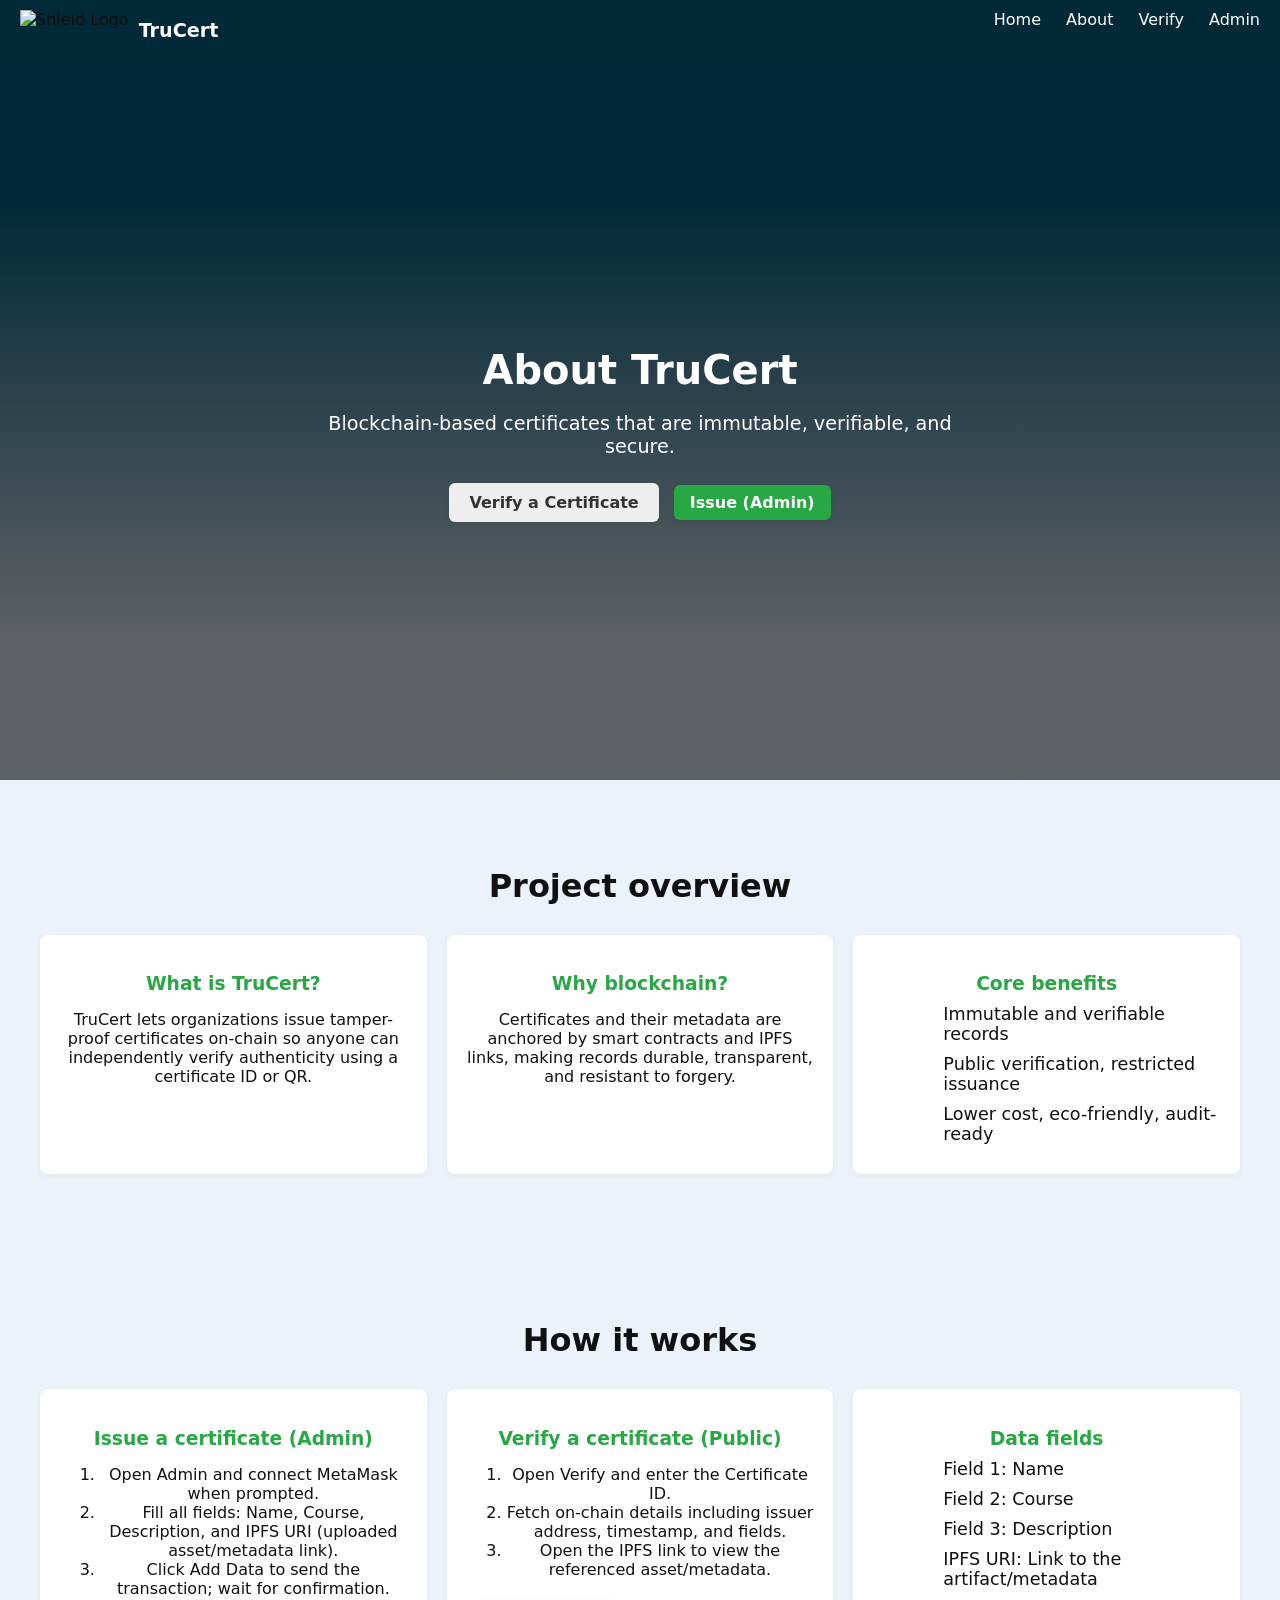
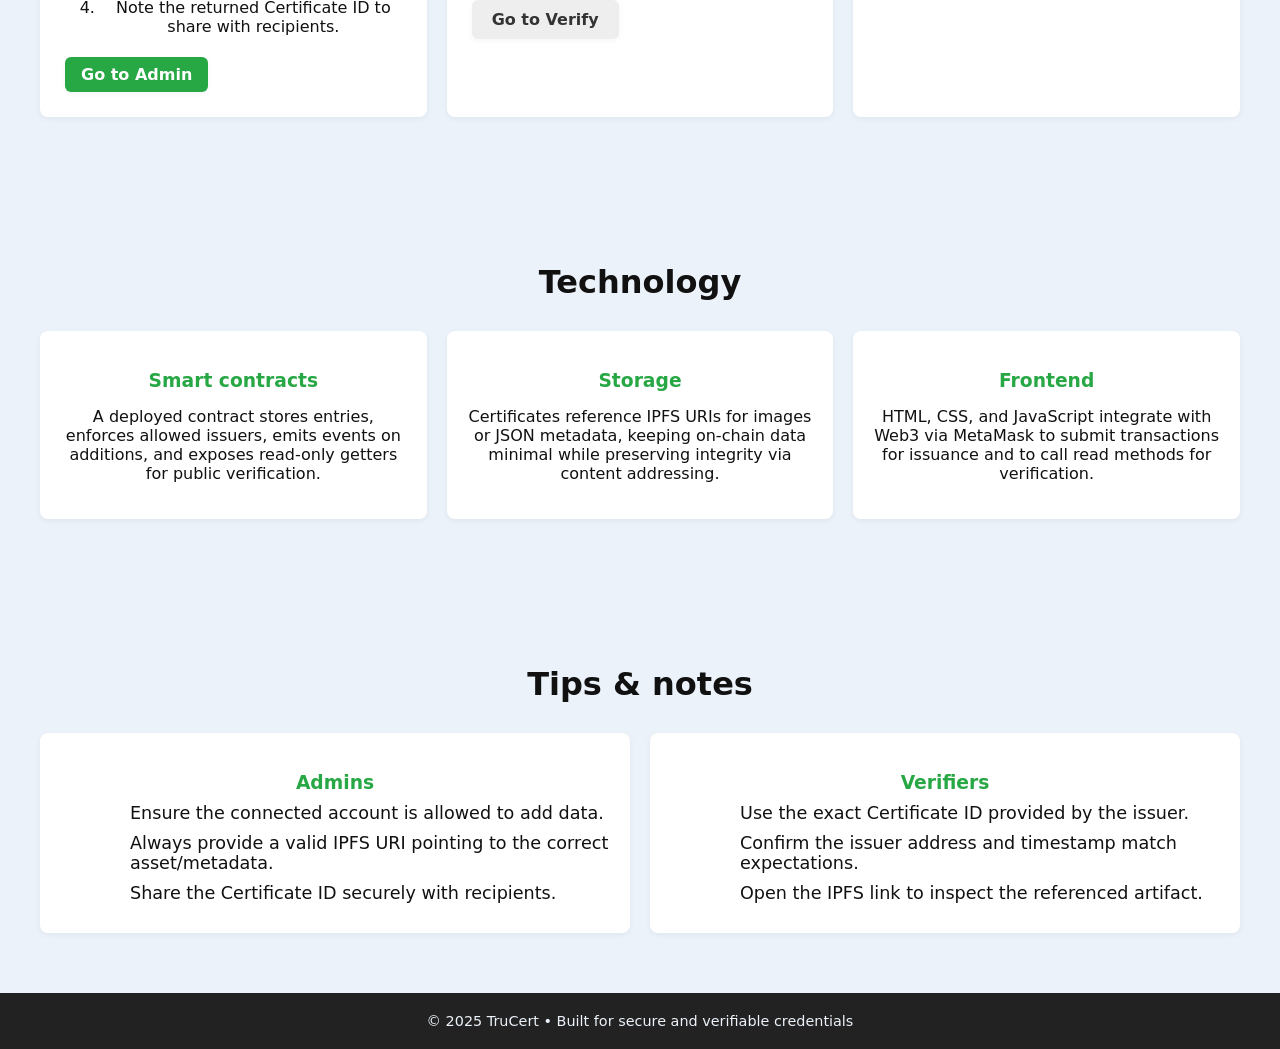
==== about.html @ 3a4c8240 "Add files via upload" ====
<!DOCTYPE html>
<html lang="en">
<head>
  <meta charset="UTF-8" />
  <meta name="viewport" content="width=device-width, initial-scale=1" />
  <title>About • TruCert</title>
  <link rel="stylesheet" href="style.css" />
</head>
<body>

  <header class="navbar">
    <div class="nav-container">
      <div class="nav-left">
        <img src="img/Adobe Express - file.png" alt="Shield Logo" class="nav-logo">
        <span class="nav-title">TruCert</span>
      </div>
      <div class="nav-right">
        <a href="index.html" class="nav-link">Home</a>
        <a href="about.html" class="nav-link">About</a>
        <a href="certification.html" class="nav-link">Verify</a>
        <a href="admin.html" class="nav-link">Admin</a>
      </div>
    </div>
  </header>

  <section class="hero">
    <div class="overlay">
      <div class="hero-content">
        <h1>About TruCert</h1>
        <p>Blockchain-based certificates that are immutable, verifiable, and secure.</p>
        <div>
          <a href="certification.html" class="btn">Verify a Certificate</a>
          <a href="admin.html" class="btn primary">Issue (Admin)</a>
        </div>
      </div>
    </div>
  </section>

  <section class="section">
    <h2>Project overview</h2>
    <div class="grid">
      <div class="card">
        <h3>What is TruCert?</h3>
        <p>TruCert lets organizations issue tamper-proof certificates on-chain so anyone can independently verify authenticity using a certificate ID or QR. </p>
      </div>
      <div class="card">
        <h3>Why blockchain?</h3>
        <p>Certificates and their metadata are anchored by smart contracts and IPFS links, making records durable, transparent, and resistant to forgery. </p>
      </div>
      <div class="card">
        <h3>Core benefits</h3>
        <ul class="benefits">
          <li>Immutable and verifiable records</li>
          <li>Public verification, restricted issuance</li>
          <li>Lower cost, eco-friendly, audit-ready</li>
        </ul>
      </div>
    </div>
  </section>

  <section class="section alt">
    <h2>How it works</h2>
    <div class="grid">
      <div class="card">
        <h3>Issue a certificate (Admin)</h3>
        <ol>
          <li>Open Admin and connect MetaMask when prompted.</li>
          <li>Fill all fields: Name, Course, Description, and IPFS URI (uploaded asset/metadata link).</li>
          <li>Click Add Data to send the transaction; wait for confirmation.</li>
          <li>Note the returned Certificate ID to share with recipients.</li>
        </ol>
        <div class="row">
          <a class="btn primary" href="admin.html">Go to Admin</a>
        </div>
      </div>

      <div class="card">
        <h3>Verify a certificate (Public)</h3>
        <ol>
          <li>Open Verify and enter the Certificate ID.</li>
          <li>Fetch on-chain details including issuer address, timestamp, and fields.</li>
          <li>Open the IPFS link to view the referenced asset/metadata.</li>
        </ol>
        <div class="row">
          <a class="btn" href="certification.html">Go to Verify</a>
        </div>
      </div>

      <div class="card">
        <h3>Data fields</h3>
        <ul class="benefits">
          <li>Field 1: Name</li>
          <li>Field 2: Course</li>
          <li>Field 3: Description</li>
          <li>IPFS URI: Link to the artifact/metadata</li>
        </ul>
      </div>
    </div>
  </section>

  <section class="section">
    <h2>Technology</h2>
    <div class="grid">
      <div class="card">
        <h3>Smart contracts</h3>
        <p>A deployed contract stores entries, enforces allowed issuers, emits events on additions, and exposes read-only getters for public verification.</p>
      </div>
      <div class="card">
        <h3>Storage</h3>
        <p>Certificates reference IPFS URIs for images or JSON metadata, keeping on-chain data minimal while preserving integrity via content addressing. </p>
      </div>
      <div class="card">
        <h3>Frontend</h3>
        <p>HTML, CSS, and JavaScript integrate with Web3 via MetaMask to submit transactions for issuance and to call read methods for verification. </p>
      </div>
    </div>
  </section>

  <section class="section alt">
    <h2>Tips & notes</h2>
    <div class="grid">
      <div class="card">
        <h3>Admins</h3>
        <ul class="benefits">
          <li>Ensure the connected account is allowed to add data.</li>
          <li>Always provide a valid IPFS URI pointing to the correct asset/metadata.</li>
          <li>Share the Certificate ID securely with recipients.</li>
        </ul>
      </div>
      <div class="card">
        <h3>Verifiers</h3>
        <ul class="benefits">
          <li>Use the exact Certificate ID provided by the issuer.</li>
          <li>Confirm the issuer address and timestamp match expectations.</li>
          <li>Open the IPFS link to inspect the referenced artifact.</li>
        </ul>
      </div>
    </div>
  </section>

  <footer class="footer">
    © 2025 TruCert • Built for secure and verifiable credentials
  </footer>

</body>
</html>
---- style.css ----
:root{
  --primary:#f6851b;
  --dark:#111;
  --muted:#6b7280;
  --card:#fff;
  --bg:#f3f4f6;
  --shadow: 0 6px 20px rgba(17,24,39,0.06);
  --radius:12px;
}
*{box-sizing:border-box}
body{
  margin:0;
  font-family:Inter,ui-sans-serif,system-ui,Segoe UI,Roboto,Arial;
  background:var(--bg);
  color:var(--dark);
  -webkit-font-smoothing:antialiased;
  background-color: #EBF2FA;
}
.topbar{
  display:flex;
  justify-content:space-between;
  align-items:center;
  padding:18px 24px;
  background:rgb(2, 41, 56);
  color: #EBF2FA;
  
}



.brand{display:flex;gap:12px;align-items:center}
.brand img{width:44px;height:44px}
.brand h1{margin:0;font-size:18px}
.brand small{color:var(--muted)}
.status div{font-size:13px;color:var(--muted)}
.container{max-width:980px;margin:28px auto;padding:0 18px;display:grid;grid-template-columns:repeat(auto-fit,minmax(300px,1fr));gap:18px}
.card{background:var(--card);padding:18px;border-radius:var(--radius);box-shadow:var(--shadow)}
.card h2{margin-top:0}
label{display:block;margin:8px 0;font-size:14px}
input[type="text"],input[type="number"]{
  width:100%;padding:10px;border-radius:8px;border:1px solid #e6e9ed;font-size:14px
}
.btn{
  padding:9px 14px;border-radius:10px;border:none;background:#fff;color:var(--dark);cursor:pointer;
  box-shadow: 0 2px 6px rgba(16,24,40,0.04);font-weight:600
}
.btn.primary{background:var(--primary);color:#fff}
.btn.ghost{background:transparent;border:1px solid #e6e9ed}
.row{display:flex;gap:8px;align-items:center;margin-top:10px}
.muted{color:var(--muted);font-size:13px}


.result{background:#0f172a;color:#fff;padding:12px;border-radius:8px;overflow:auto}


.popup{position:fixed;inset:0;background:rgba(2,6,23,0.5);display:flex;align-items:center;justify-content:center;z-index:200}
.popup.hidden{display:none}
.popup-card{background:#fff;padding:18px;border-radius:12px;min-width:320px;max-width:90%;box-shadow:0 12px 40px rgba(2,6,23,0.3)}
.popup-card h3{margin:0 0 8px 0}
.popup-actions{display:flex;gap:8px;justify-content:flex-end;margin-top:12px}


@media (max-width:520px){
  .container{padding:10px}
  .brand h1{font-size:16px}
}
.btn.primary {
  background-color: #f6851b;
  color: #fff;
  padding: 8px 16px;
  border-radius: 6px;
  text-decoration: none;
}
.btn.primary:hover {
  background-color: #e2761b;
}
a{
  text-decoration: none;
  color: #0f172a;
  
  
}
a:hover{
  opacity: 10%;
}
.result{
margin-top: 10px; 
background-color: rgb(2, 41, 56);
color: black; 
}

.navbar {
  background-color: rgb(2, 41, 56);
  padding: 10px 0;
  position: sticky;
  top: 0;
  z-index: 1000;
}
.nav-container {
  padding: 0 20px;
  display: flex;
  justify-content: space-between;

}
.nav-left {
  display: flex;
  align-items: center;
}
.nav-logo {
  height: 40px;
  margin-right: 10px;
}
.nav-title {
  color: #fff;
  font-size: 1.2rem;
  font-weight: 600;
}
.nav-right .nav-link {
  color: #fff;
  margin-left: 20px;
  text-decoration: none;
  font-size: 1rem;
  transition: color 0.3s;
}
.nav-right .nav-link:hover {
  opacity: 10%;
}
.nav-link{
  padding: auto;
}


.hero {
  position: relative;
  background: linear-gradient(0deg, hsla(212, 60%, 95%, 1) 20%, hsla(197, 93%, 29%, 1) 80%);
  height: 80vh;
  display: flex;
  align-items: center;
  justify-content: center;
}
.overlay {
  background: rgba(0, 0, 0, 0.6);
  width: 100%;
  height: 100%;
  display: flex;
  align-items: center;
  justify-content: center;
}
.hero-content {
  text-align: center;
  
  max-width: 700px;
  padding: 20px;
}
.hero-content h1 {
  font-size: 2.5rem;
  margin-bottom: 10px;
  color: white;
}
.hero-content p {
  font-size: 1.2rem;
  margin-bottom: 20px;
  color: white;
}


.btn {
  display: inline-block;
  padding: 10px 20px;
  margin: 5px;
  border-radius: 6px;
  text-decoration: none;
  background: #eee;
  color: #333;
  transition: background 0.3s;
}
.btn.primary {
  background: #28a745;
  color: #fff;
}
.btn:hover {
  background: #ddd;
}
.btn.primary:hover {
  background: #218838;
}

.section {
  padding: 60px 20px;
  text-align: center;
}
.section.alt {
  background: #EBF2FA;
}
.section h2 {
  margin-bottom: 30px;
  font-size: 2rem;
}
.grid {
  display: grid;
  grid-template-columns: repeat(auto-fit, minmax(250px, 1fr));
  gap: 20px;
  max-width: 1200px;
  margin: 0 auto;
}
.card {
  background: #fff;
  padding: 20px;
  border-radius: 8px;
  box-shadow: 0 2px 6px rgba(0,0,0,0.05);
  text-align: center;
}
.card h3 {
  margin-bottom: 10px;
  color: #28a745;
}
.benefits {
  max-width: 800px;
  margin: 0 auto;
  text-align: left;
  font-size: 1.1rem;
  list-style: none;
}
.benefits li {
 
  padding-left: 30px;
  margin-bottom: 10px;
}
.cta p {
  margin-bottom: 20px;
}


.footer {
  text-align: center;
  padding: 20px;
  background: #222;
  color: #EBF2FA;
  font-size: 0.9rem;
  
}
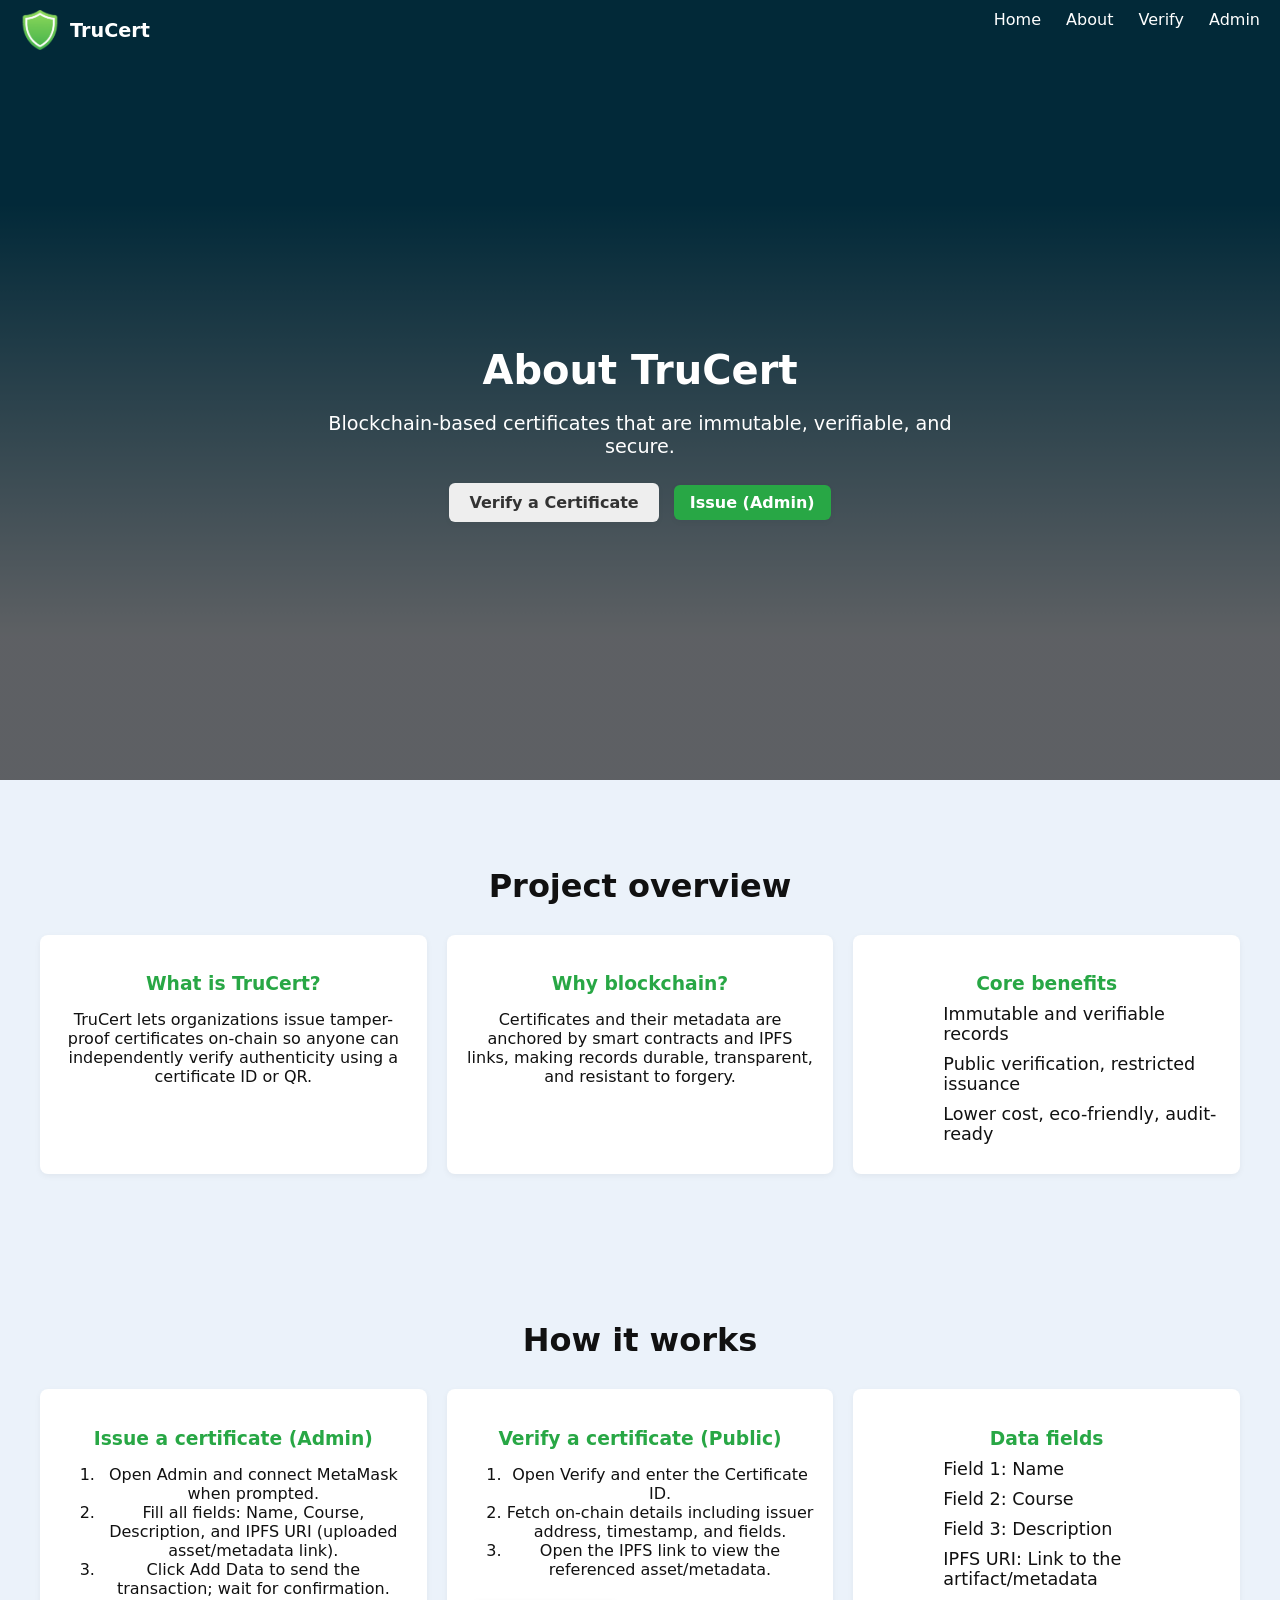
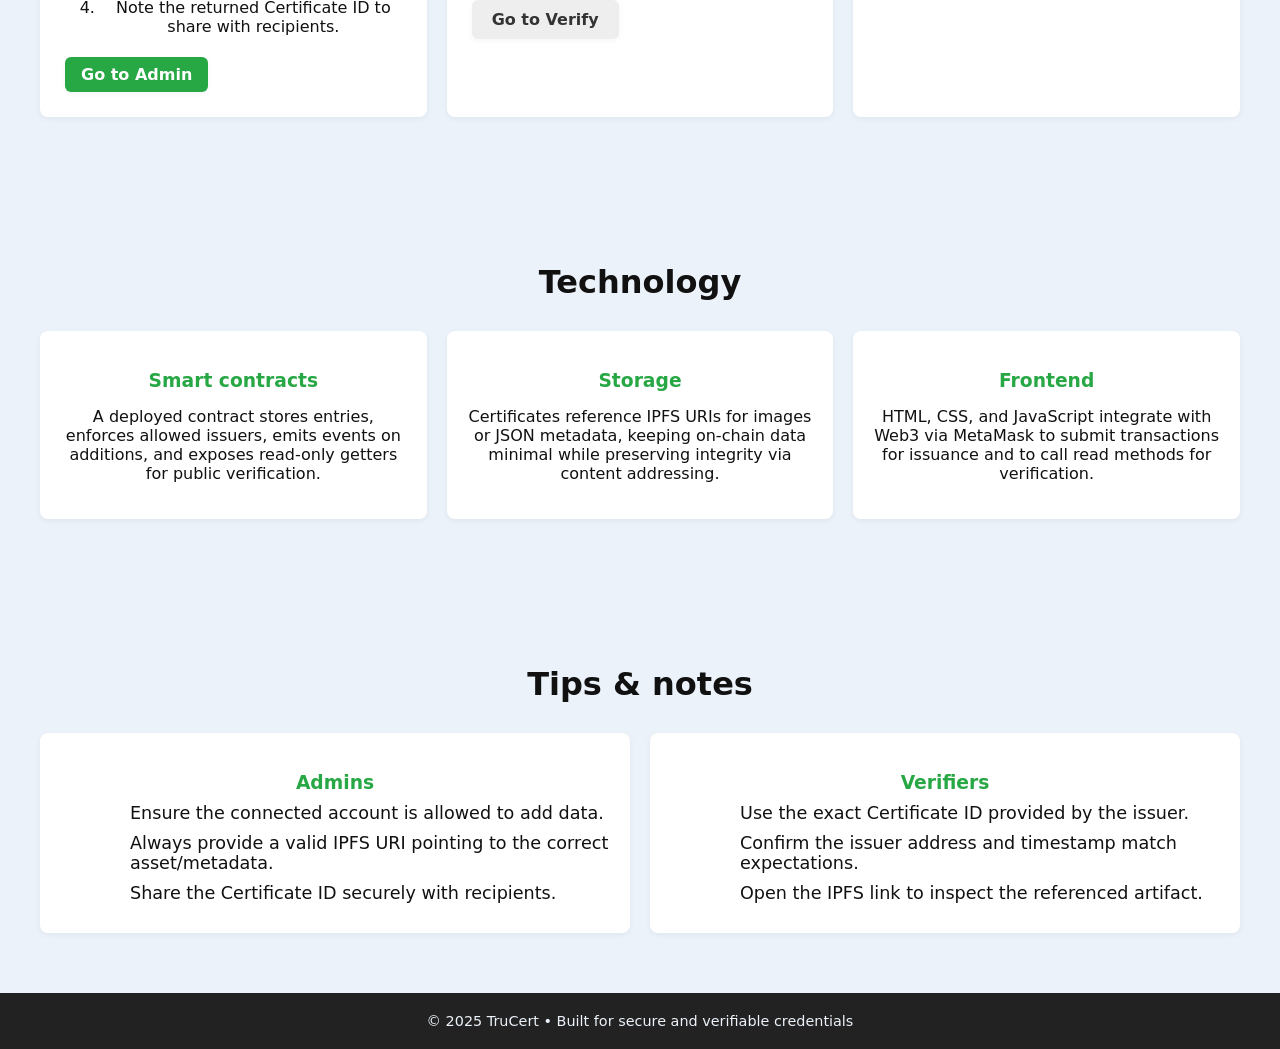
==== commit 620fa0b3: "Update about.html" ====
--- a/about.html
+++ b/about.html
@@ -11,7 +11,7 @@
   <header class="navbar">
     <div class="nav-container">
       <div class="nav-left">
-        <img src="img/Adobe Express - file.png" alt="Shield Logo" class="nav-logo">
+        <img src="Adobe Express - file.png" alt="Shield Logo" class="nav-logo">
         <span class="nav-title">TruCert</span>
       </div>
       <div class="nav-right">
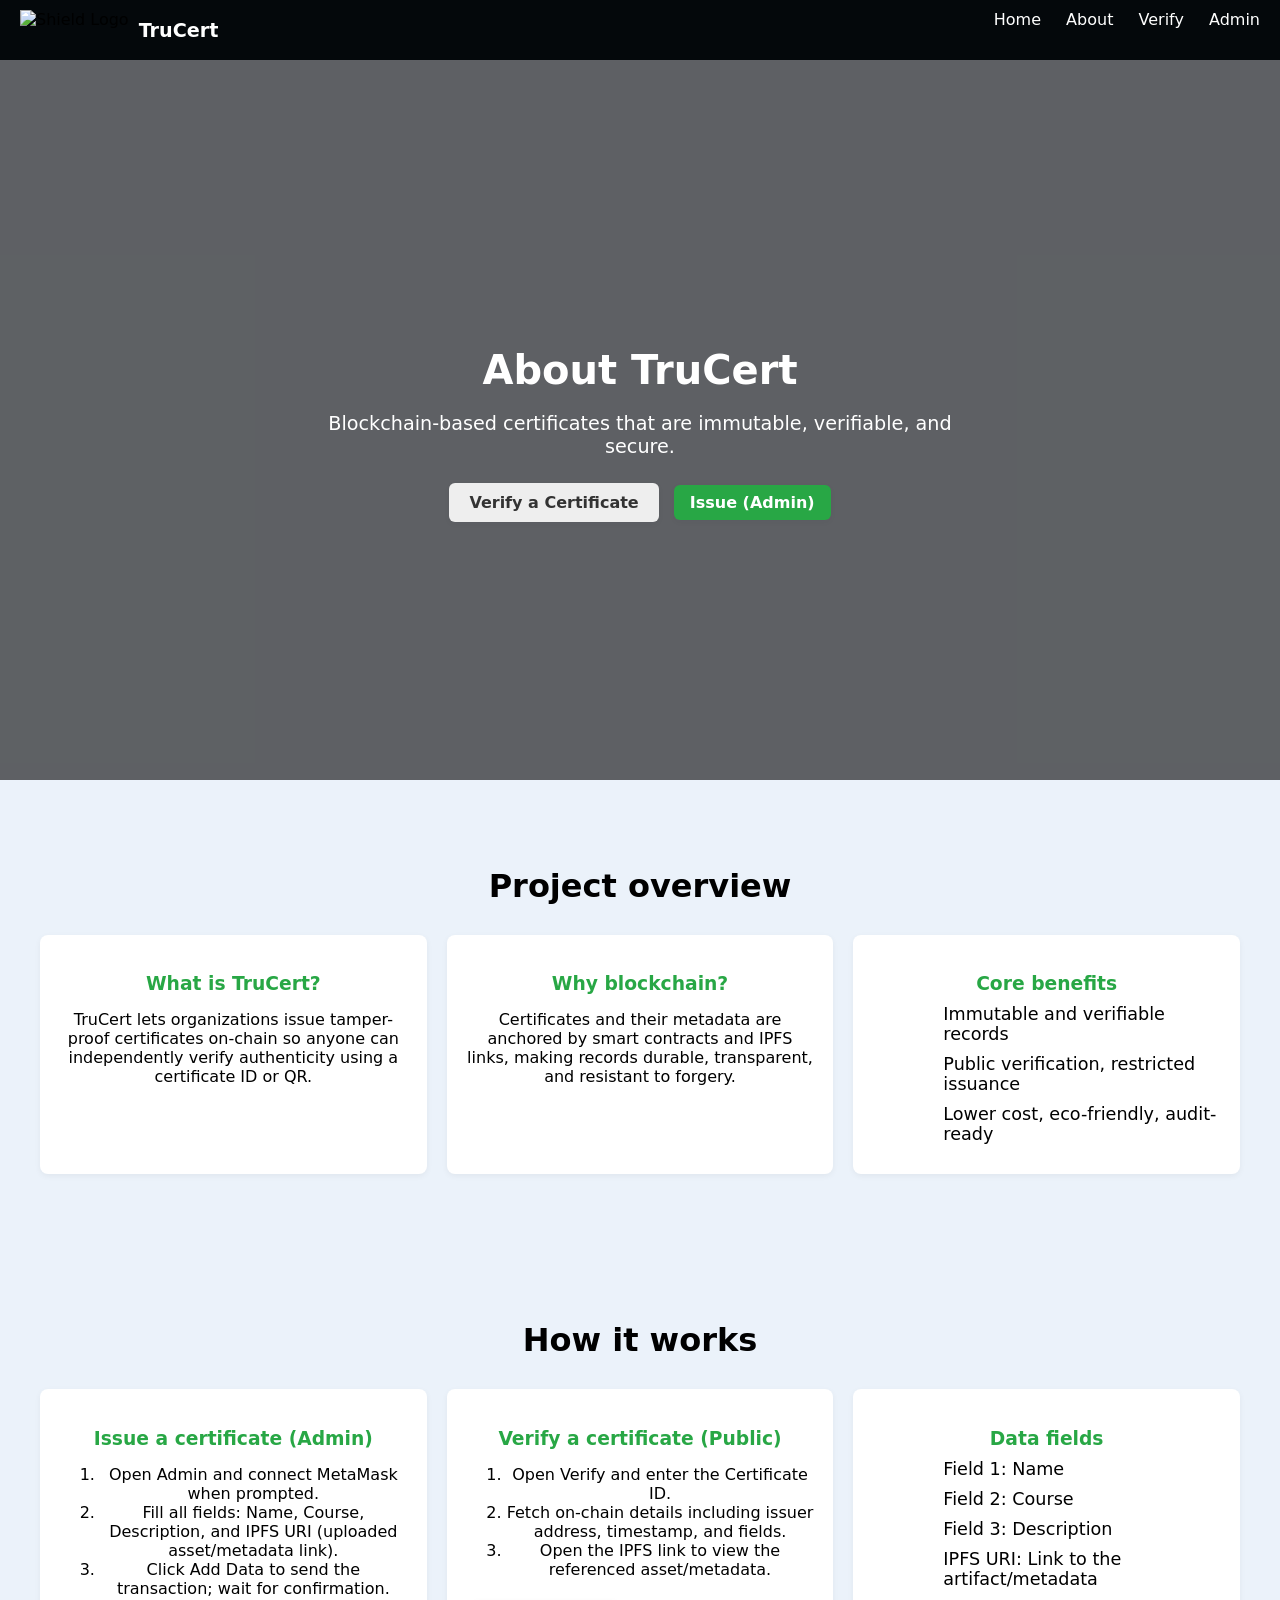
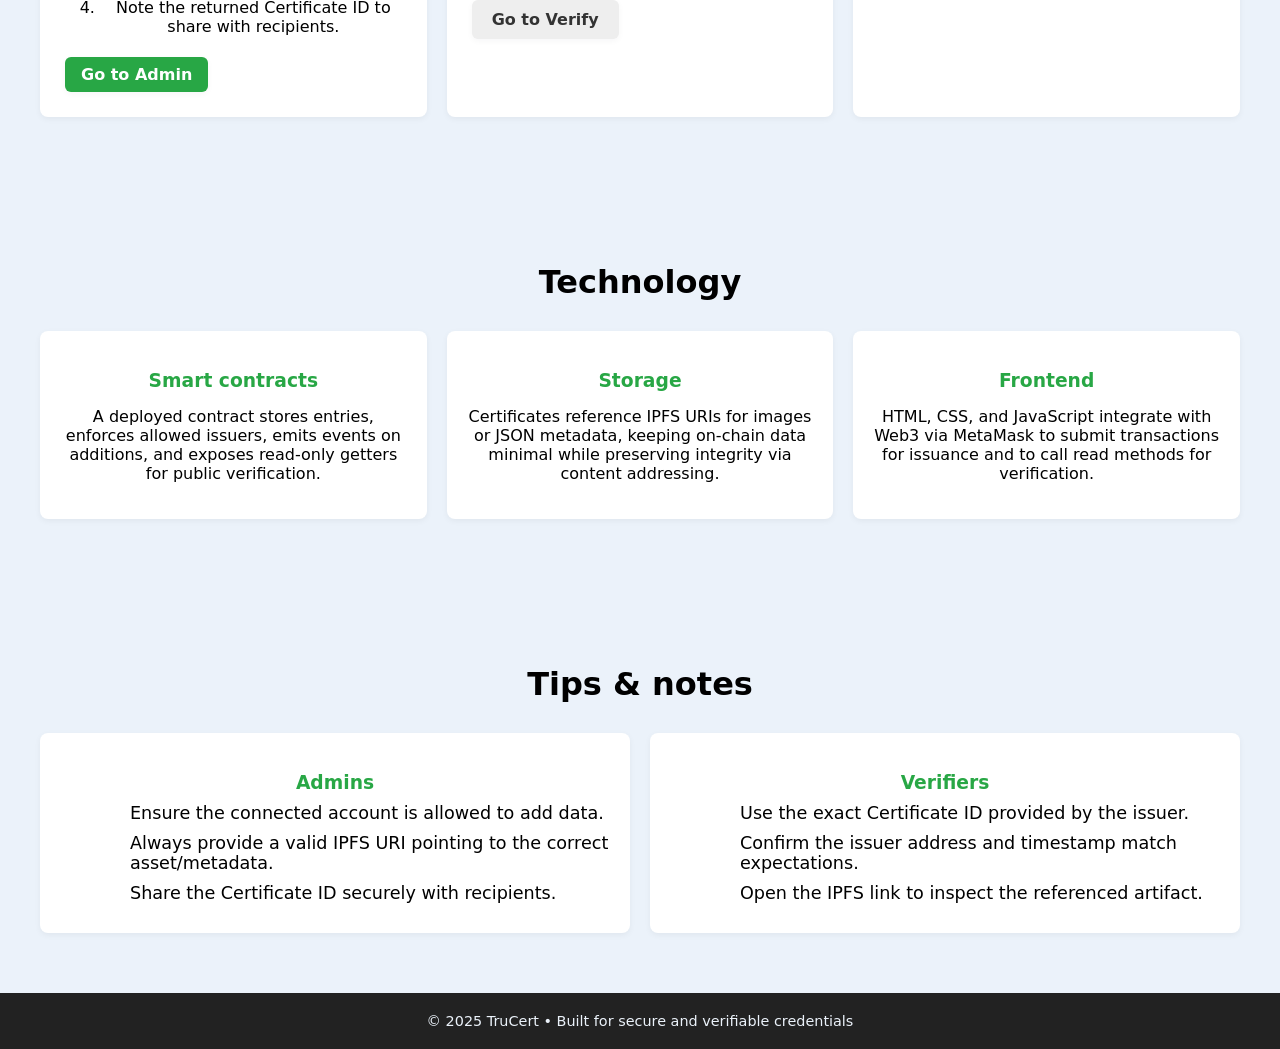
==== commit 133195de: "Update about.html" ====
--- a/about.html
+++ b/about.html
@@ -11,7 +11,7 @@
   <header class="navbar">
     <div class="nav-container">
       <div class="nav-left">
-        <img src="Adobe Express - file.png" alt="Shield Logo" class="nav-logo">
+        <img src="img/Adobe Express - file.png" alt="Shield Logo" class="nav-logo">
         <span class="nav-title">TruCert</span>
       </div>
       <div class="nav-right">
@@ -24,6 +24,10 @@
   </header>
 
   <section class="hero">
+    <video autoplay muted loop playsinline>
+    <source src="9667568-hd_1920_1080_25fps.mp4" type="video/mp4">
+    Your browser does not support the video tag.
+    </video>
     <div class="overlay">
       <div class="hero-content">
         <h1>About TruCert</h1>
--- a/style.css
+++ b/style.css
@@ -1,7 +1,7 @@
 :root{
   --primary:#f6851b;
-  --dark:#111;
-  --muted:#6b7280;
+  --dark:#000000;
+  --muted:#5e697f;
   --card:#fff;
   --bg:#f3f4f6;
   --shadow: 0 6px 20px rgba(17,24,39,0.06);
@@ -90,7 +90,7 @@
 }
 
 .navbar {
-  background-color: rgb(2, 41, 56);
+  background-color: #04080b;
   padding: 10px 0;
   position: sticky;
   top: 0;
@@ -132,11 +132,25 @@
 
 .hero {
   position: relative;
-  background: linear-gradient(0deg, hsla(212, 60%, 95%, 1) 20%, hsla(197, 93%, 29%, 1) 80%);
+  position: relative;
+  width: 100%;
+  height: 100vh;
+  overflow: hidden;
   height: 80vh;
   display: flex;
   align-items: center;
   justify-content: center;
+}
+
+.hero video {
+  position: absolute;
+  top: 50%;
+  left: 50%;
+  min-width: 100%;
+  min-height: 100%;
+  transform: translate(-50%, -50%);
+  object-fit: cover;
+  z-index: -1;
 }
 .overlay {
   background: rgba(0, 0, 0, 0.6);
@@ -239,3 +253,7 @@
   font-size: 0.9rem;
   
 }
+.view{
+  font-size: x-small;
+}
+
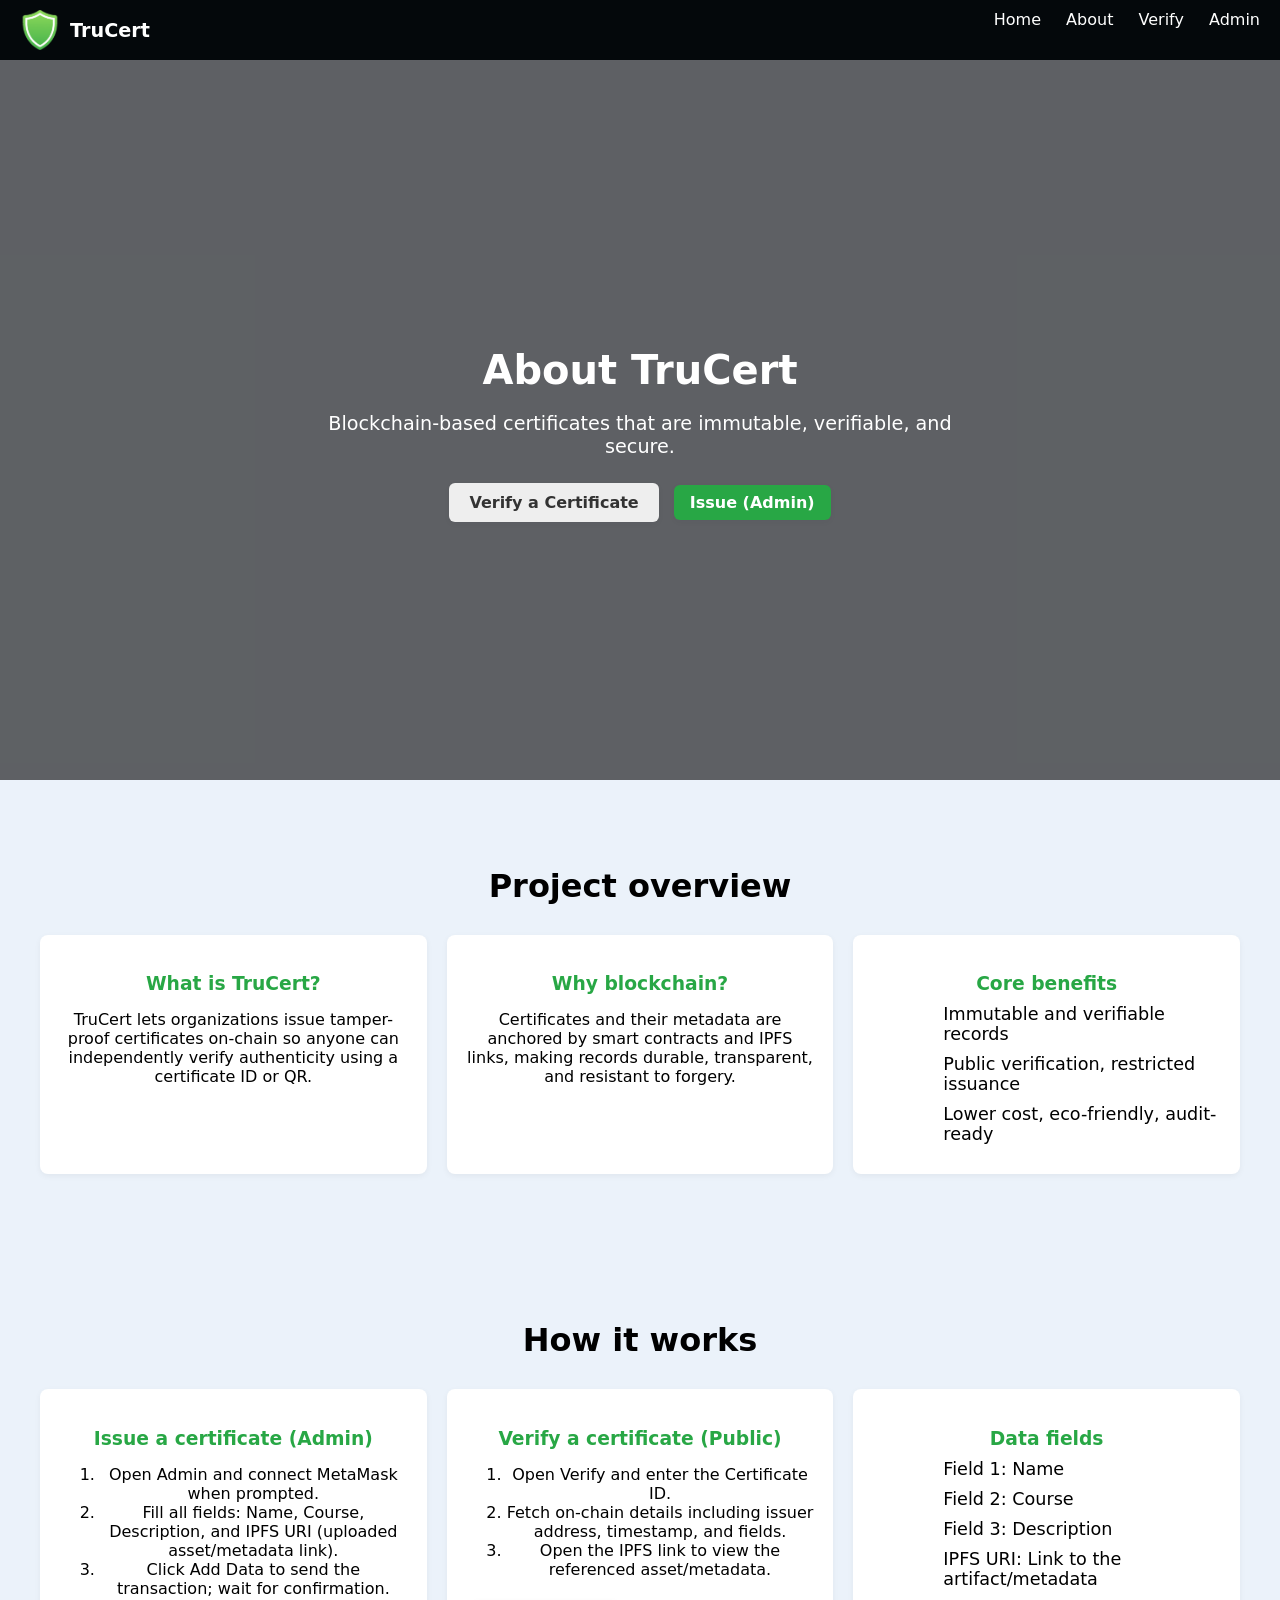
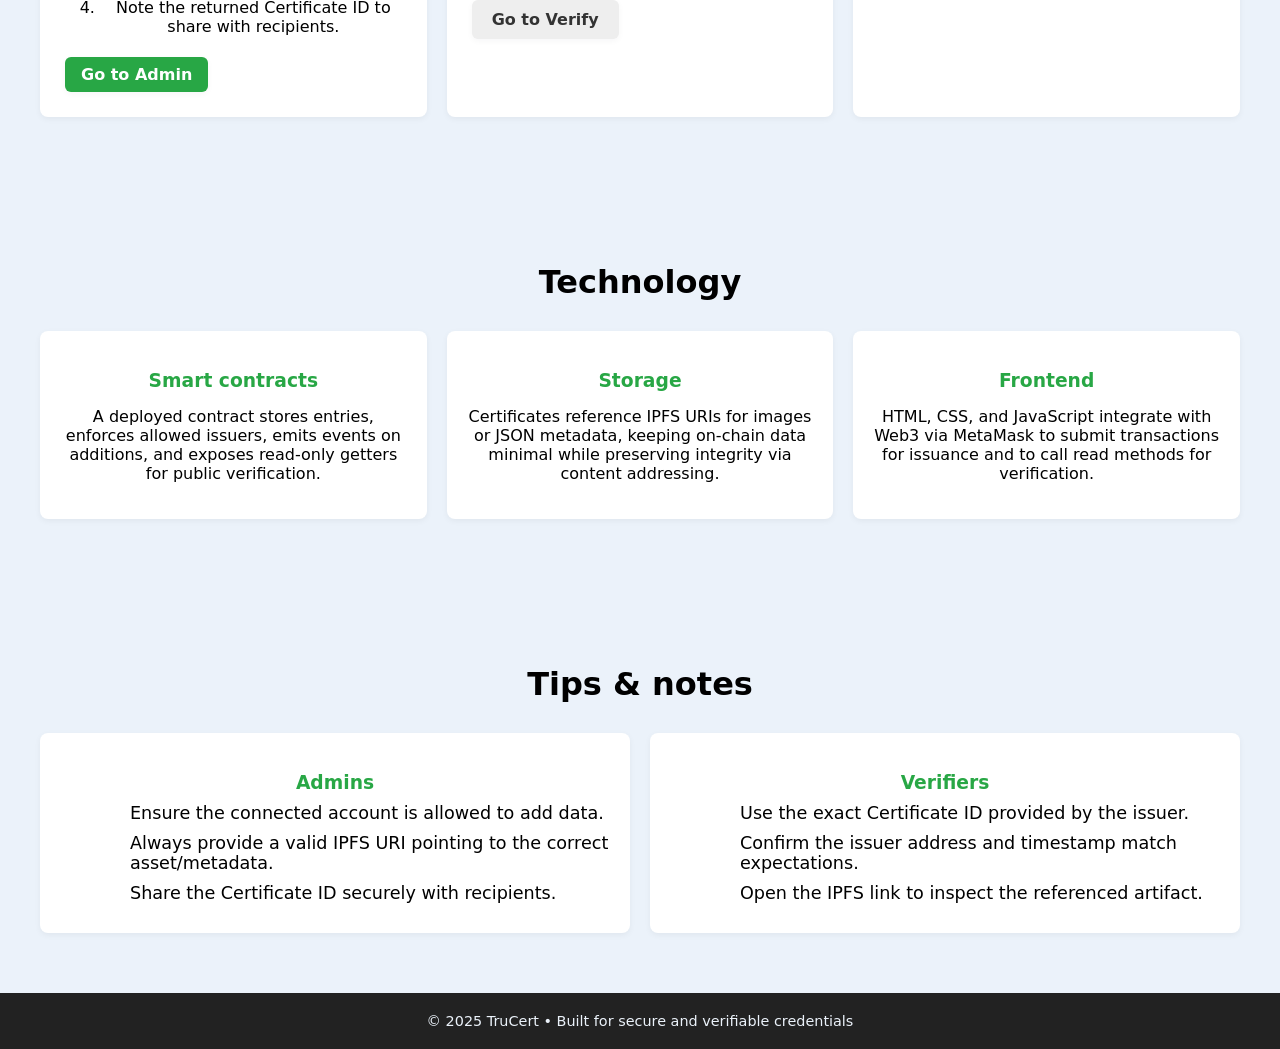
==== commit b86205d1: "Update about.html" ====
--- a/about.html
+++ b/about.html
@@ -11,7 +11,7 @@
   <header class="navbar">
     <div class="nav-container">
       <div class="nav-left">
-        <img src="img/Adobe Express - file.png" alt="Shield Logo" class="nav-logo">
+        <img src="Adobe Express - file.png" alt="Shield Logo" class="nav-logo">
         <span class="nav-title">TruCert</span>
       </div>
       <div class="nav-right">
